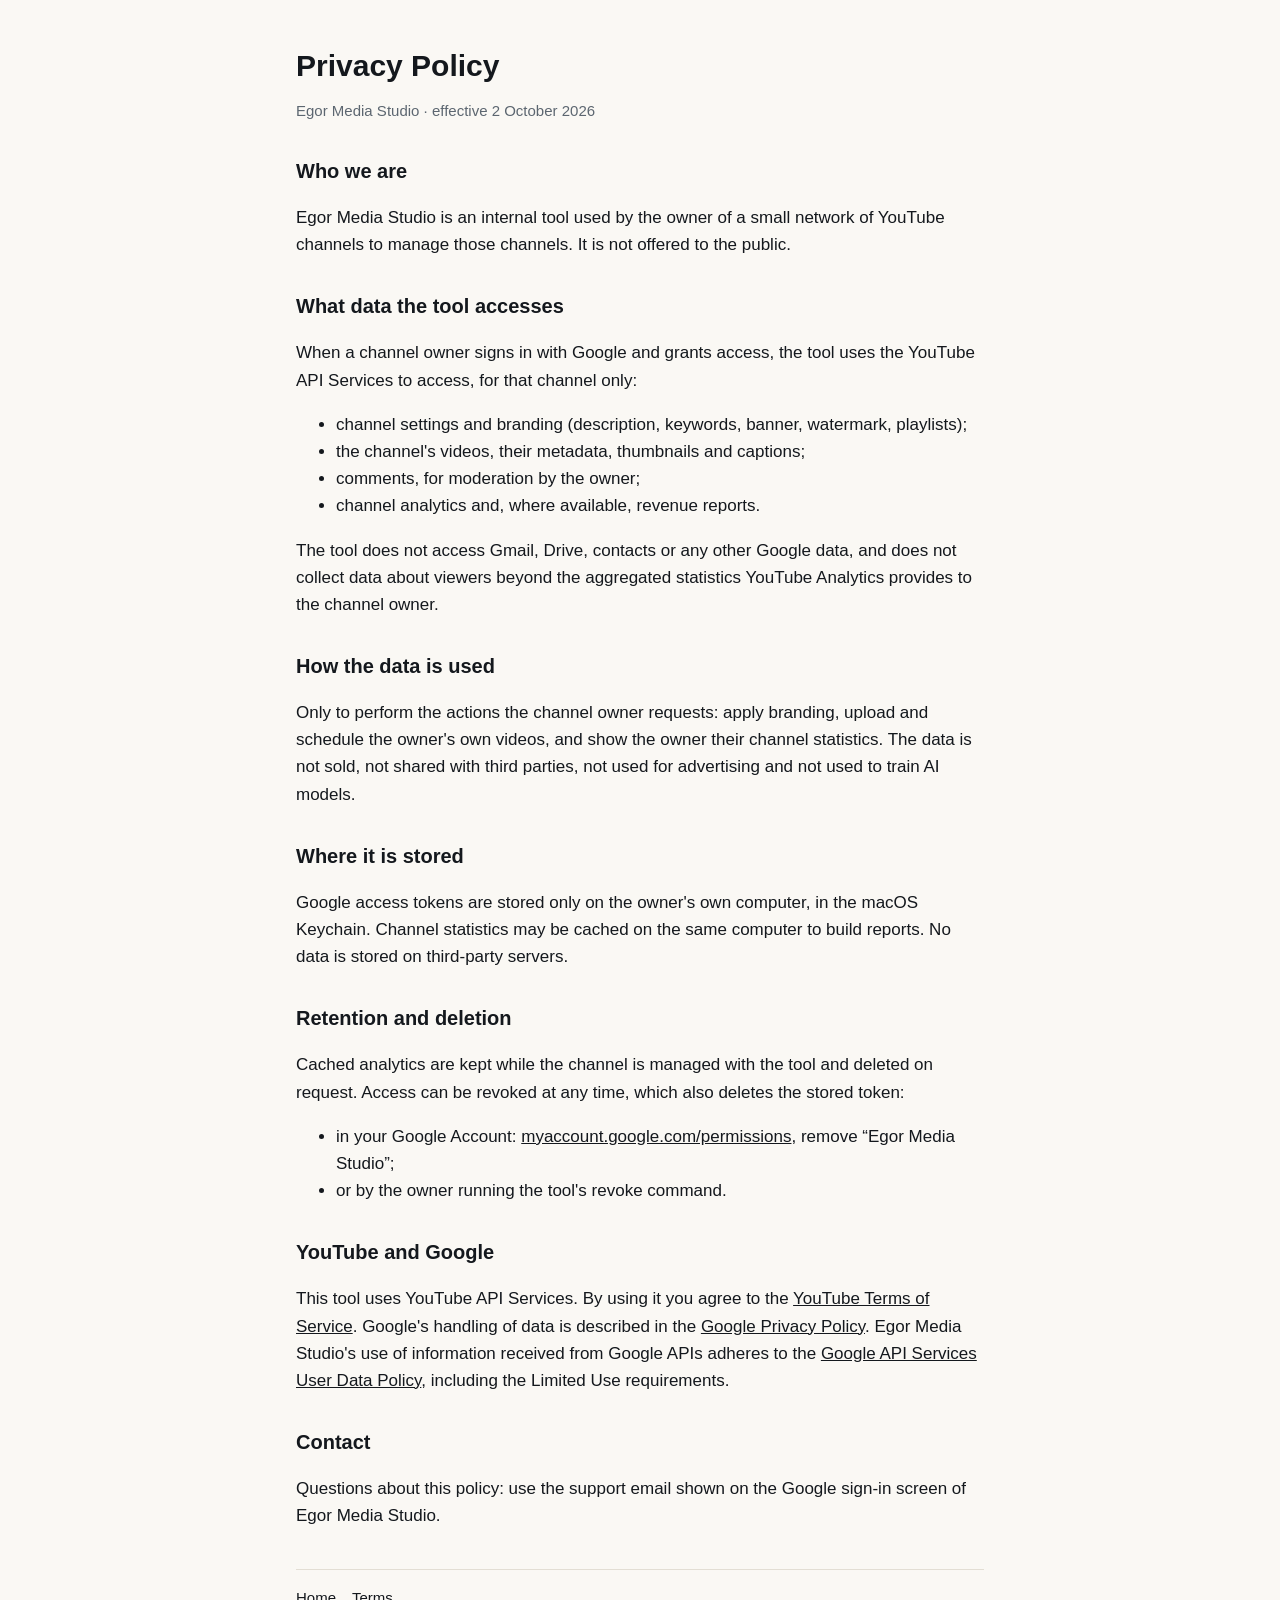
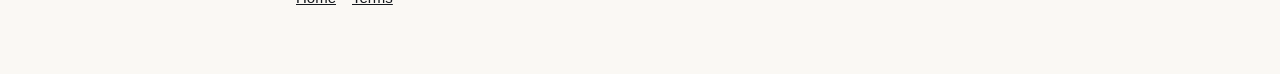
==== privacy.html @ e3c27521 "Egor Media Studio: home, privacy policy, terms" ====
<!doctype html>
<html lang="en">
<head>
<meta charset="utf-8"><meta name="viewport" content="width=device-width, initial-scale=1">
<title>Privacy Policy · Egor Media Studio</title>
<link rel="stylesheet" href="style.css">
</head>
<body><main>
<h1>Privacy Policy</h1>
<p class="muted">Egor Media Studio · effective 2 October 2026</p>

<h2>Who we are</h2>
<p>Egor Media Studio is an internal tool used by the owner of a small network of YouTube channels to manage those channels. It is not offered to the public.</p>

<h2>What data the tool accesses</h2>
<p>When a channel owner signs in with Google and grants access, the tool uses the YouTube API Services to access, for that channel only:</p>
<ul>
  <li>channel settings and branding (description, keywords, banner, watermark, playlists);</li>
  <li>the channel's videos, their metadata, thumbnails and captions;</li>
  <li>comments, for moderation by the owner;</li>
  <li>channel analytics and, where available, revenue reports.</li>
</ul>
<p>The tool does not access Gmail, Drive, contacts or any other Google data, and does not collect data about viewers beyond the aggregated statistics YouTube Analytics provides to the channel owner.</p>

<h2>How the data is used</h2>
<p>Only to perform the actions the channel owner requests: apply branding, upload and schedule the owner's own videos, and show the owner their channel statistics. The data is not sold, not shared with third parties, not used for advertising and not used to train AI models.</p>

<h2>Where it is stored</h2>
<p>Google access tokens are stored only on the owner's own computer, in the macOS Keychain. Channel statistics may be cached on the same computer to build reports. No data is stored on third-party servers.</p>

<h2>Retention and deletion</h2>
<p>Cached analytics are kept while the channel is managed with the tool and deleted on request. Access can be revoked at any time, which also deletes the stored token:</p>
<ul>
  <li>in your Google Account: <a href="https://myaccount.google.com/permissions">myaccount.google.com/permissions</a>, remove “Egor Media Studio”;</li>
  <li>or by the owner running the tool's revoke command.</li>
</ul>

<h2>YouTube and Google</h2>
<p>This tool uses YouTube API Services. By using it you agree to the <a href="https://www.youtube.com/t/terms">YouTube Terms of Service</a>. Google's handling of data is described in the <a href="https://policies.google.com/privacy">Google Privacy Policy</a>. Egor Media Studio's use of information received from Google APIs adheres to the <a href="https://developers.google.com/terms/api-services-user-data-policy">Google API Services User Data Policy</a>, including the Limited Use requirements.</p>

<h2>Contact</h2>
<p>Questions about this policy: use the support email shown on the Google sign-in screen of Egor Media Studio.</p>

<nav><a href="index.html">Home</a><a href="terms.html">Terms</a></nav>
</main></body>
</html>
---- style.css ----
:root { --ink: #14181d; --paper: #faf8f4; --muted: #5c6670; --line: #e3ded4; }
@media (prefers-color-scheme: dark) { :root { --ink: #ede6d8; --paper: #0f1418; --muted: #9faab2; --line: #26313a; } }
* { box-sizing: border-box; }
body { margin: 0; background: var(--paper); color: var(--ink); font: 17px/1.6 -apple-system, BlinkMacSystemFont, "Segoe UI", Inter, sans-serif; }
main { max-width: 720px; margin: 0 auto; padding: 48px 16px 64px; }
h1 { font-size: 30px; line-height: 1.2; margin: 0 0 8px; }
h2 { font-size: 20px; margin: 32px 0 8px; }
p, li { color: var(--ink); }
.muted { color: var(--muted); font-size: 15px; }
a { color: inherit; }
nav { display: flex; gap: 16px; margin-top: 40px; padding-top: 16px; border-top: 1px solid var(--line); font-size: 15px; }
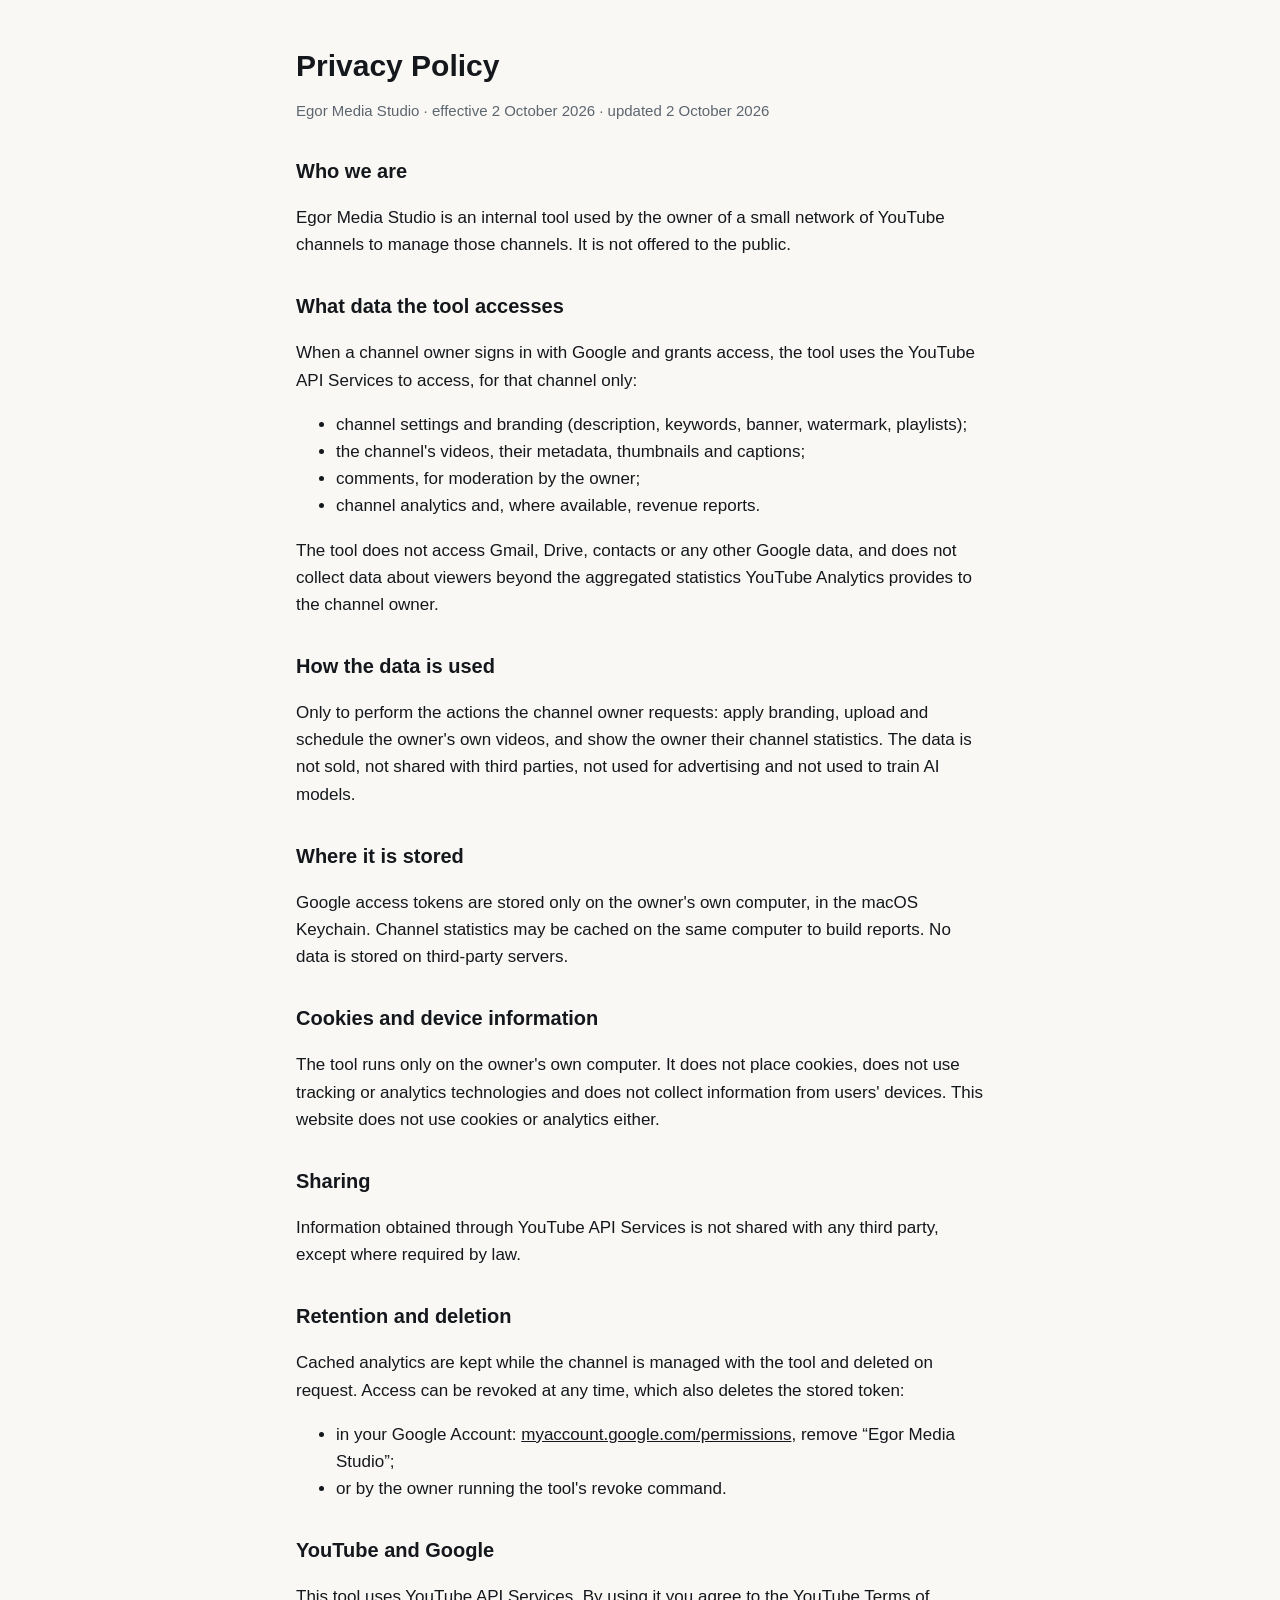
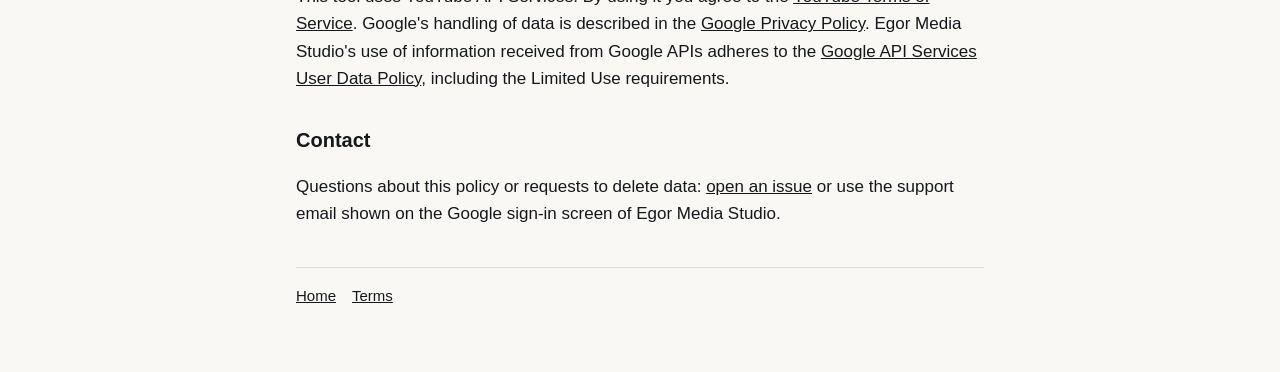
==== commit fd9b0555: "Privacy policy: cookies/device information, sharing, contact" ====
--- a/privacy.html
+++ b/privacy.html
@@ -7,7 +7,7 @@
 </head>
 <body><main>
 <h1>Privacy Policy</h1>
-<p class="muted">Egor Media Studio · effective 2 October 2026</p>
+<p class="muted">Egor Media Studio · effective 2 October 2026 · updated 2 October 2026</p>
 
 <h2>Who we are</h2>
 <p>Egor Media Studio is an internal tool used by the owner of a small network of YouTube channels to manage those channels. It is not offered to the public.</p>
@@ -28,6 +28,12 @@
 <h2>Where it is stored</h2>
 <p>Google access tokens are stored only on the owner's own computer, in the macOS Keychain. Channel statistics may be cached on the same computer to build reports. No data is stored on third-party servers.</p>
 
+<h2>Cookies and device information</h2>
+<p>The tool runs only on the owner's own computer. It does not place cookies, does not use tracking or analytics technologies and does not collect information from users' devices. This website does not use cookies or analytics either.</p>
+
+<h2>Sharing</h2>
+<p>Information obtained through YouTube API Services is not shared with any third party, except where required by law.</p>
+
 <h2>Retention and deletion</h2>
 <p>Cached analytics are kept while the channel is managed with the tool and deleted on request. Access can be revoked at any time, which also deletes the stored token:</p>
 <ul>
@@ -39,7 +45,7 @@
 <p>This tool uses YouTube API Services. By using it you agree to the <a href="https://www.youtube.com/t/terms">YouTube Terms of Service</a>. Google's handling of data is described in the <a href="https://policies.google.com/privacy">Google Privacy Policy</a>. Egor Media Studio's use of information received from Google APIs adheres to the <a href="https://developers.google.com/terms/api-services-user-data-policy">Google API Services User Data Policy</a>, including the Limited Use requirements.</p>
 
 <h2>Contact</h2>
-<p>Questions about this policy: use the support email shown on the Google sign-in screen of Egor Media Studio.</p>
+<p>Questions about this policy or requests to delete data: <a href="https://github.com/georgyalright-cell/egor-media-legal/issues">open an issue</a> or use the support email shown on the Google sign-in screen of Egor Media Studio.</p>
 
 <nav><a href="index.html">Home</a><a href="terms.html">Terms</a></nav>
 </main></body>
